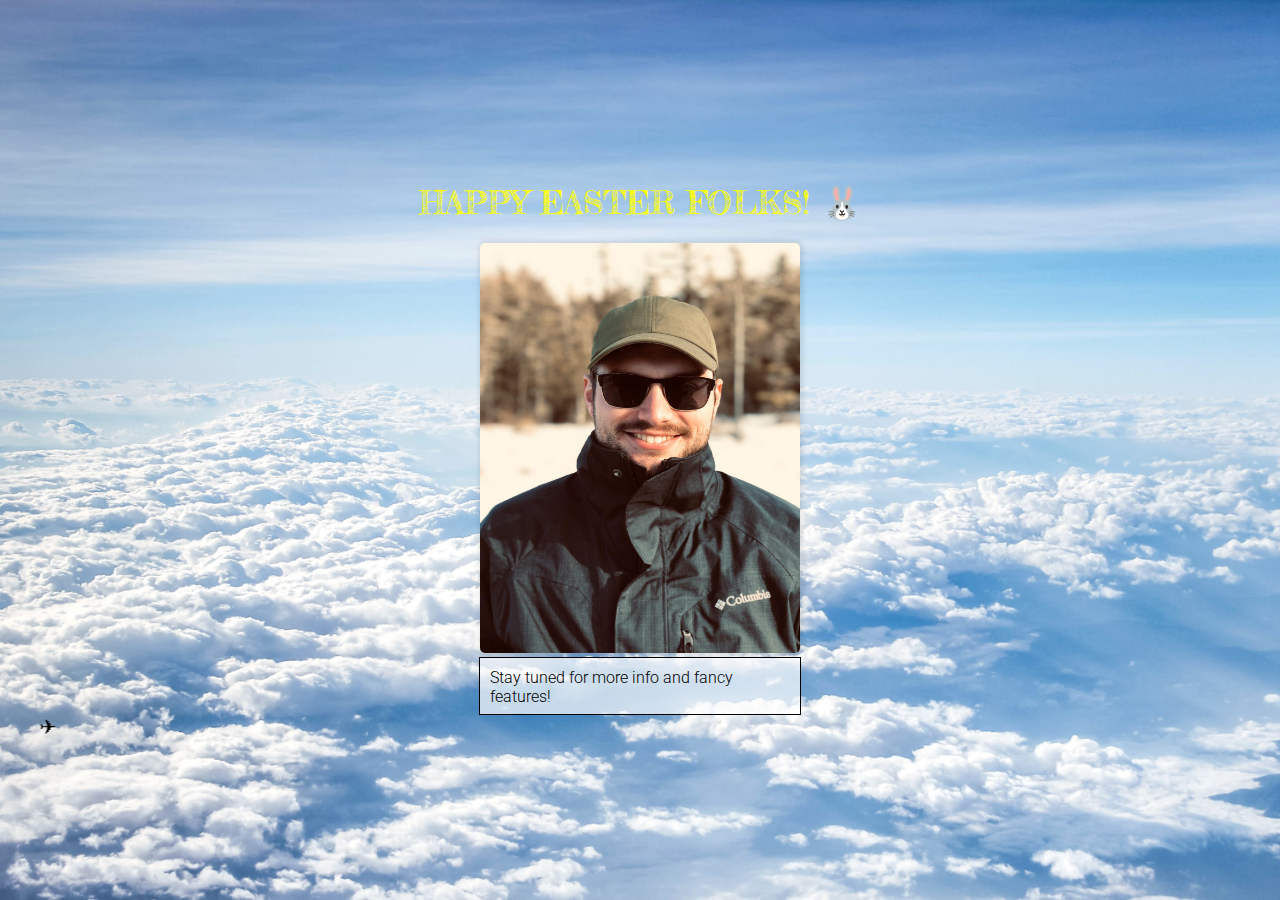
==== index.html @ f7fa5659 "Added favicon" ====
<!DOCTYPE html>
<!--[if lt IE 7]>      <html class="no-js lt-ie9 lt-ie8 lt-ie7"> <![endif]-->
<!--[if IE 7]>         <html class="no-js lt-ie9 lt-ie8"> <![endif]-->
<!--[if IE 8]>         <html class="no-js lt-ie9"> <![endif]-->
<!--[if gt IE 8]><!--> <html class="no-js"> <!--<![endif]-->
    <head>
        <meta charset="utf-8">
        <meta http-equiv="X-UA-Compatible" content="IE=edge">
        <title>Cameron Hartman</title>
        <meta name="description" content="">
        <meta name="viewport" content="width=device-width, initial-scale=1">
        <link rel="stylesheet" href="css/style.css">
        <link href="https://fonts.googleapis.com/css2?family=Fredericka+the+Great&family=Roboto:ital,wght@0,100;0,300;0,400;0,500;1,100;1,300;1,400&display=swap" rel="stylesheet">
        <link rel="shortcut icon" type="image/x-icon" href="favicon1.ico">
    </head>
    <body>
        <!--[if lt IE 7]>
            <p class="browsehappy">You are using an <strong>outdated</strong> browser. Please <a href="#">upgrade your browser</a> to improve your experience.</p>
        <![endif]-->
        <h1 class="header">Happy Easter Folks! &#128048; </h1>
        <div><img  class="profile-picture" src="img/mypicture.jpg" width="320" height="410" alt="My picture" /></div>
        <!-- <h2 style="color:indigo"> Stay tuned for more info and fancy features! </h2> -->
        <section>
            <div class="simple-ticker" id="js-ticker-roll">
                <ul>
                    <li>Stay tuned for more info and fancy features!</li>
                    <li>Current Time: <span id="clock"></span></li>
                    <li>Website by Cameron Hartman</li>
                    <li>Electrical engineer, Software developer, and previous Medic & RPN</li>
                </ul>
            </div>
        </section>
        <marquee direction="right" class="plane" scrollamount="15" scrolldelay="190" loop="infinite"> &#9992; </marquee>
        <script  src="https://cdnjs.cloudflare.com/ajax/libs/jquery/3.1.0/jquery.min.js" crossorigin="anonymous"></script>
        <script src="js/script.js" async defer></script>
    </body>
</html>
---- css/style.css ----
body {
    background-image: url("../img/cloud2.jpg");
    background-position: center; /* Center the image */
    background-repeat: no-repeat; /* Do not repeat the image */
    background-size: cover; /* Resize the background image to cover the entire container */
    width: 100vw;
    height: 100vh;
    padding: 0;
    margin: 0;
    display: flex;
    flex-direction: column;
    justify-content: center;
    align-items: center;
    font-family: 'Roboto', sans-serif;
    font-weight: 300;
}
.header {
    color: rgb(255,255,0);
}
h1 {
    font-weight: 300;
    font-family: 'Fredericka the Great', cursive;
    text-transform: uppercase;
}
h2 {
    font-weight: 300;
    text-transform: uppercase;
}
.profile-picture {
    border-radius: 5px;
    box-shadow: 1px 0px 5px 2px rgba(0, 0, 0, 0.1);
}
.plane {
    font-size: 20px;
}

.simple-ticker {
	position: relative;
    width: 300px;
    height: 35px;
    background: rgba(255,255,255,0.7);
	padding: 10px;
	border: 1px solid rgb(0, 0, 0);
	overflow: hidden;
}
ul {
    position: relative;
    width: 100%;
    margin: 0;
    padding: 0;
    list-style: none;
}
li {
    display: none;
    width: 100%;
    margin: 0;
    padding: 0;
}
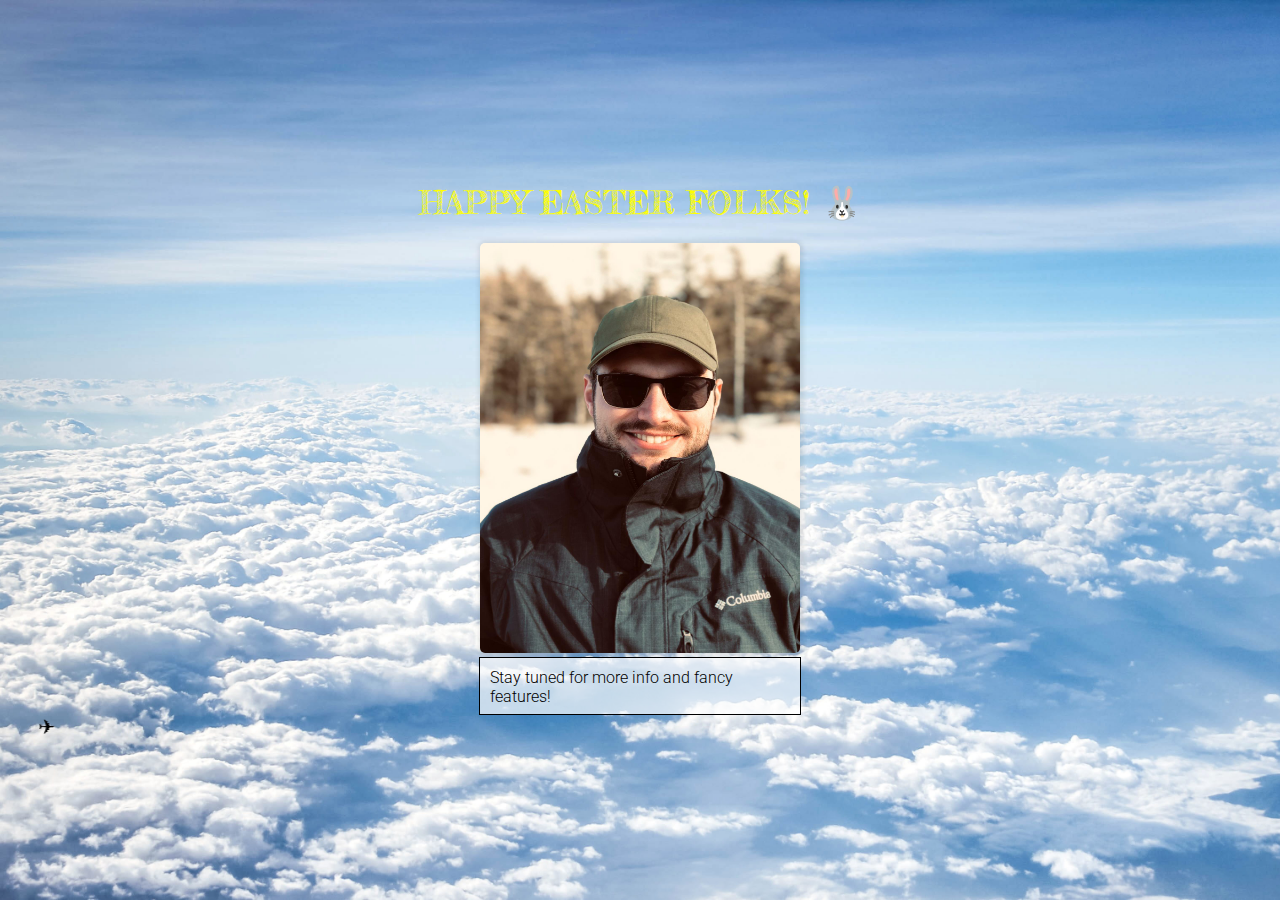
==== commit f0fb80db: "Tweak to current time in news ticker" ====
--- a/index.html
+++ b/index.html
@@ -26,7 +26,7 @@
                     <li>Stay tuned for more info and fancy features!</li>
                     <li>Current Time: <span id="clock"></span></li>
                     <li>Website by Cameron Hartman</li>
-                    <li>Electrical engineer, Software developer, and previous Medic & RPN</li>
+                    <li>Electrical Engineer, Software Developer, and previous Medic & RPN</li>
                 </ul>
             </div>
         </section>
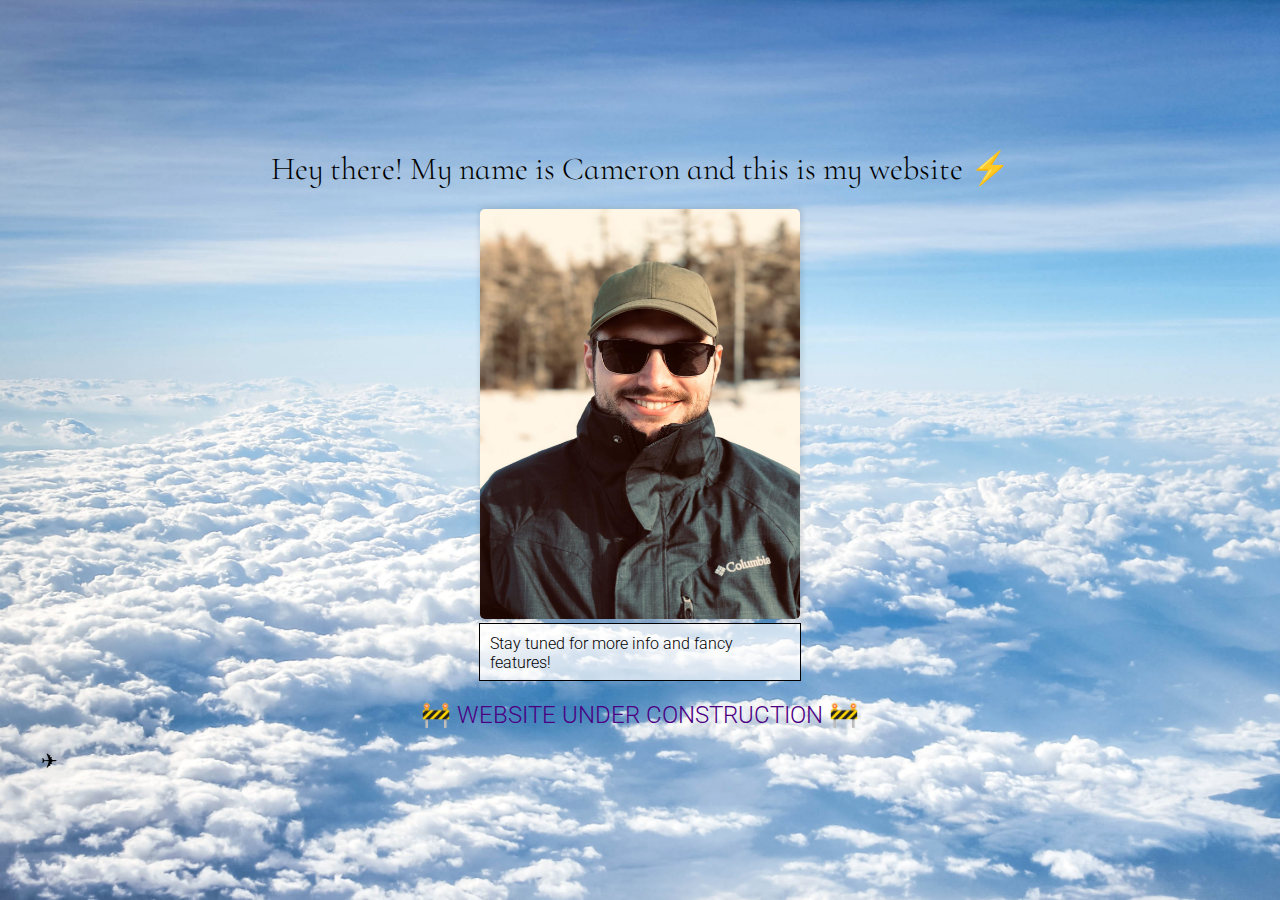
==== commit 3db09c8b: "Welcome header updated" ====
--- a/index.html
+++ b/index.html
@@ -10,16 +10,15 @@
         <meta name="description" content="">
         <meta name="viewport" content="width=device-width, initial-scale=1">
         <link rel="stylesheet" href="css/style.css">
-        <link href="https://fonts.googleapis.com/css2?family=Fredericka+the+Great&family=Roboto:ital,wght@0,100;0,300;0,400;0,500;1,100;1,300;1,400&display=swap" rel="stylesheet">
+        <link href="https://fonts.googleapis.com/css2?family=Cormorant+Infant:ital,wght@0,300;0,400;0,500;0,600;0,700;1,300;1,400;1,500;1,600;1,700&family=Fredericka+the+Great&family=Roboto:ital,wght@0,100;0,300;0,400;0,500;1,100;1,300;1,400&display=swap" rel="stylesheet">
         <link rel="shortcut icon" type="image/x-icon" href="favicon1.ico">
     </head>
     <body>
         <!--[if lt IE 7]>
             <p class="browsehappy">You are using an <strong>outdated</strong> browser. Please <a href="#">upgrade your browser</a> to improve your experience.</p>
         <![endif]-->
-        <h1 class="header">Happy Easter Folks! &#128048; </h1>
+        <h1 class="header">Hey there! My name is Cameron and this is my website &#9889; </h1>
         <div><img  class="profile-picture" src="img/mypicture.jpg" width="320" height="410" alt="My picture" /></div>
-        <!-- <h2 style="color:indigo"> Stay tuned for more info and fancy features! </h2> -->
         <section>
             <div class="simple-ticker" id="js-ticker-roll">
                 <ul>
@@ -30,6 +29,7 @@
                 </ul>
             </div>
         </section>
+        <h2 style="color:indigo"> &#128679; website under construction &#128679; </h2>
         <marquee direction="right" class="plane" scrollamount="15" scrolldelay="190" loop="infinite"> &#9992; </marquee>
         <script  src="https://cdnjs.cloudflare.com/ajax/libs/jquery/3.1.0/jquery.min.js" crossorigin="anonymous"></script>
         <script src="js/script.js" async defer></script>
--- a/css/style.css
+++ b/css/style.css
@@ -15,12 +15,13 @@
     font-weight: 300;
 }
 .header {
-    color: rgb(255,255,0);
+    color: rgb(0,0,0);
 }
 h1 {
     font-weight: 300;
-    font-family: 'Fredericka the Great', cursive;
-    text-transform: uppercase;
+    /* font-family: 'Fredericka the Great', cursive; */
+    font-family: 'Cormorant Infant', serif;
+    /* text-transform: uppercase; */
 }
 h2 {
     font-weight: 300;
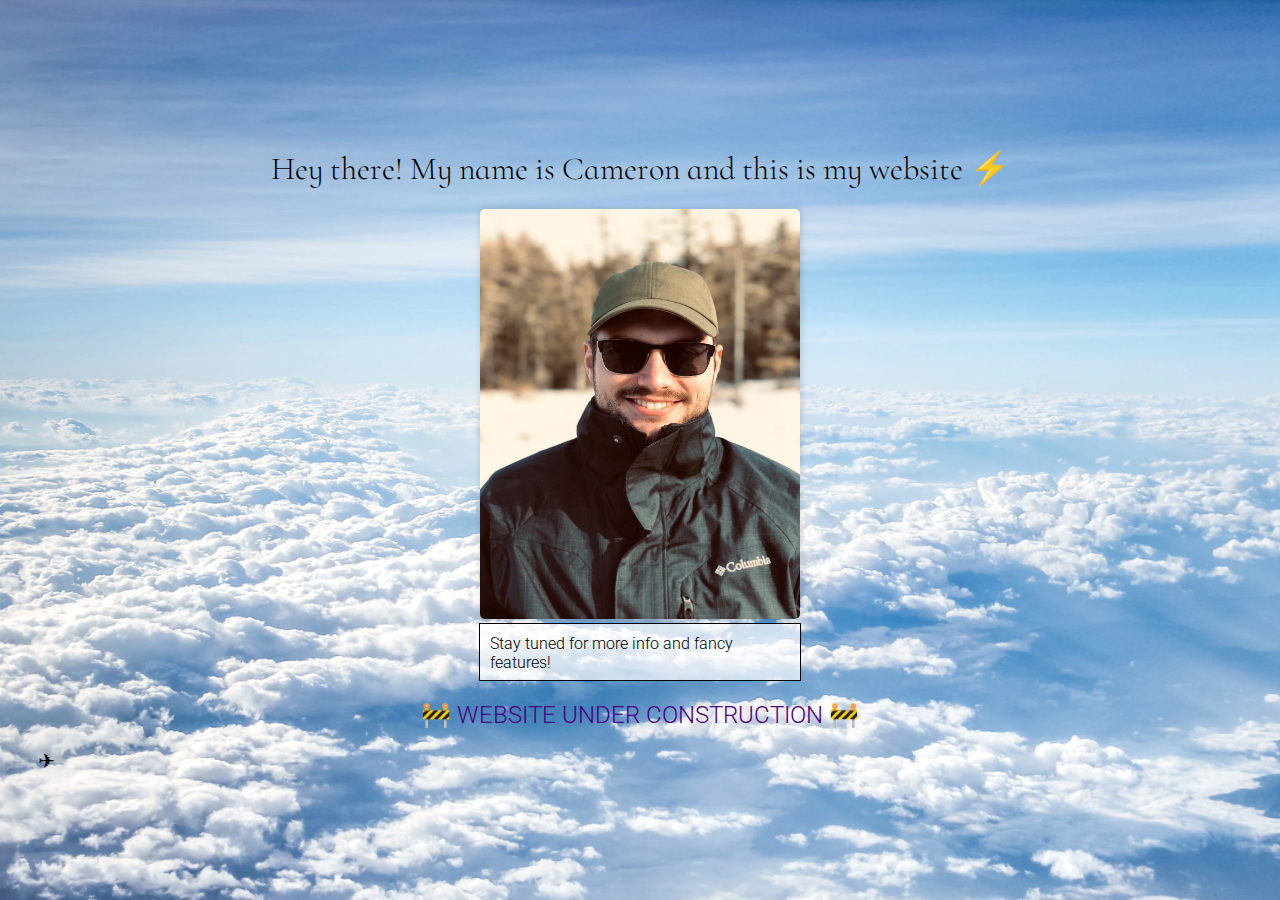
==== commit daea60d2: "Added Google Analytics to website" ====
--- a/index.html
+++ b/index.html
@@ -4,6 +4,15 @@
 <!--[if IE 8]>         <html class="no-js lt-ie9"> <![endif]-->
 <!--[if gt IE 8]><!--> <html class="no-js"> <!--<![endif]-->
     <head>
+        <!-- Global site tag (gtag.js) - Google Analytics -->
+        <script async src="https://www.googletagmanager.com/gtag/js?id=G-PL4HBWKXE8"></script>
+        <script>
+            window.dataLayer = window.dataLayer || [];
+            function gtag(){dataLayer.push(arguments);}
+            gtag('js', new Date());
+
+            gtag('config', 'G-PL4HBWKXE8');
+        </script>
         <meta charset="utf-8">
         <meta http-equiv="X-UA-Compatible" content="IE=edge">
         <title>Cameron Hartman</title>
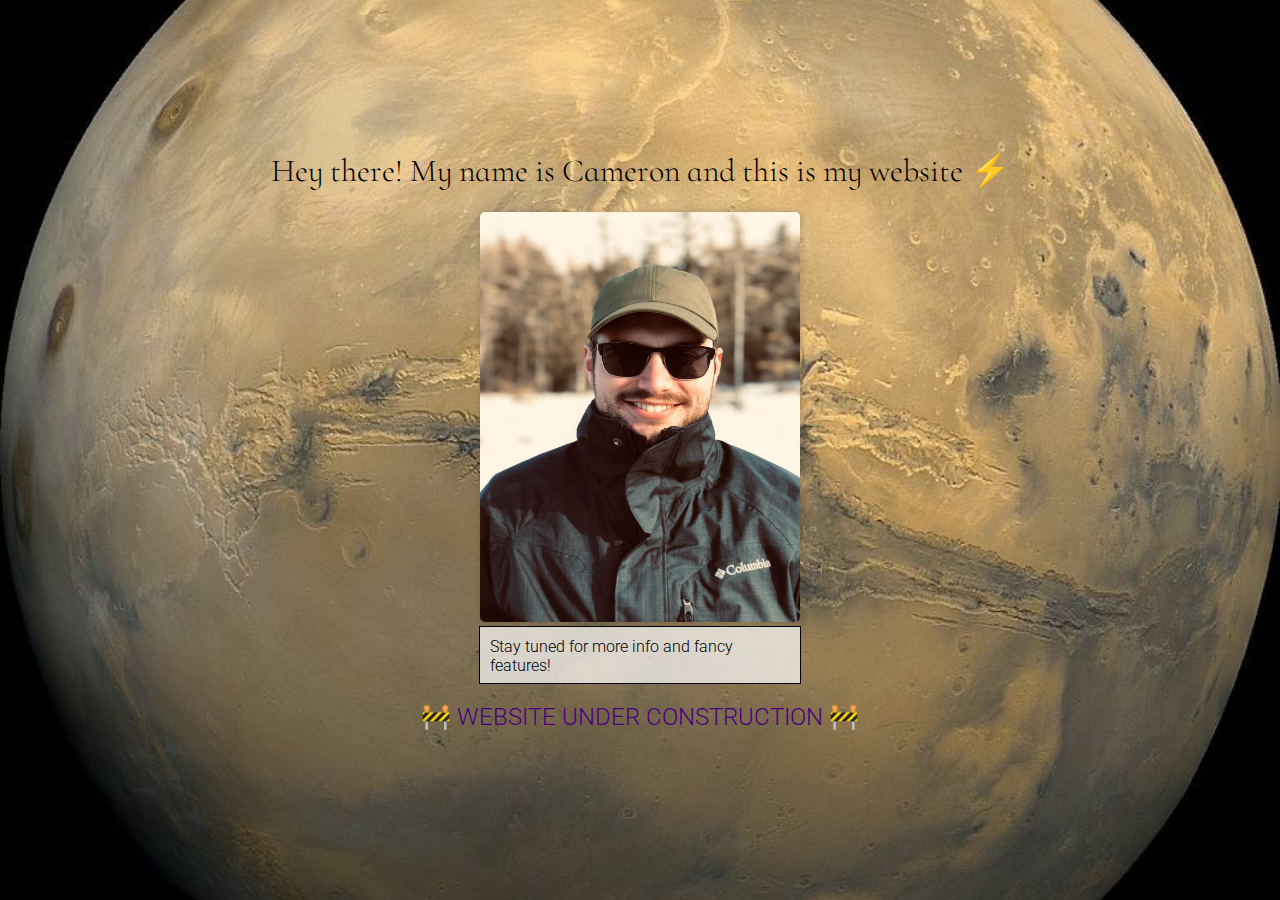
==== commit df5b1a98: "Quick change of background and Marque class" ====
--- a/index.html
+++ b/index.html
@@ -39,7 +39,7 @@
             </div>
         </section>
         <h2 style="color:indigo"> &#128679; website under construction &#128679; </h2>
-        <marquee direction="right" class="plane" scrollamount="15" scrolldelay="190" loop="infinite"> &#9992; </marquee>
+        <marquee direction="right" class="rocket" scrollamount="15" scrolldelay="190" loop="infinite"> &#9992; </marquee>
         <script  src="https://cdnjs.cloudflare.com/ajax/libs/jquery/3.1.0/jquery.min.js" crossorigin="anonymous"></script>
         <script src="js/script.js" async defer></script>
     </body>
--- a/css/style.css
+++ b/css/style.css
@@ -1,5 +1,5 @@
 body {
-    background-image: url("../img/cloud2.jpg");
+    background-image: url("../img/Mars_Valles_Marineris.jpeg.jpeg");
     background-position: center; /* Center the image */
     background-repeat: no-repeat; /* Do not repeat the image */
     background-size: cover; /* Resize the background image to cover the entire container */
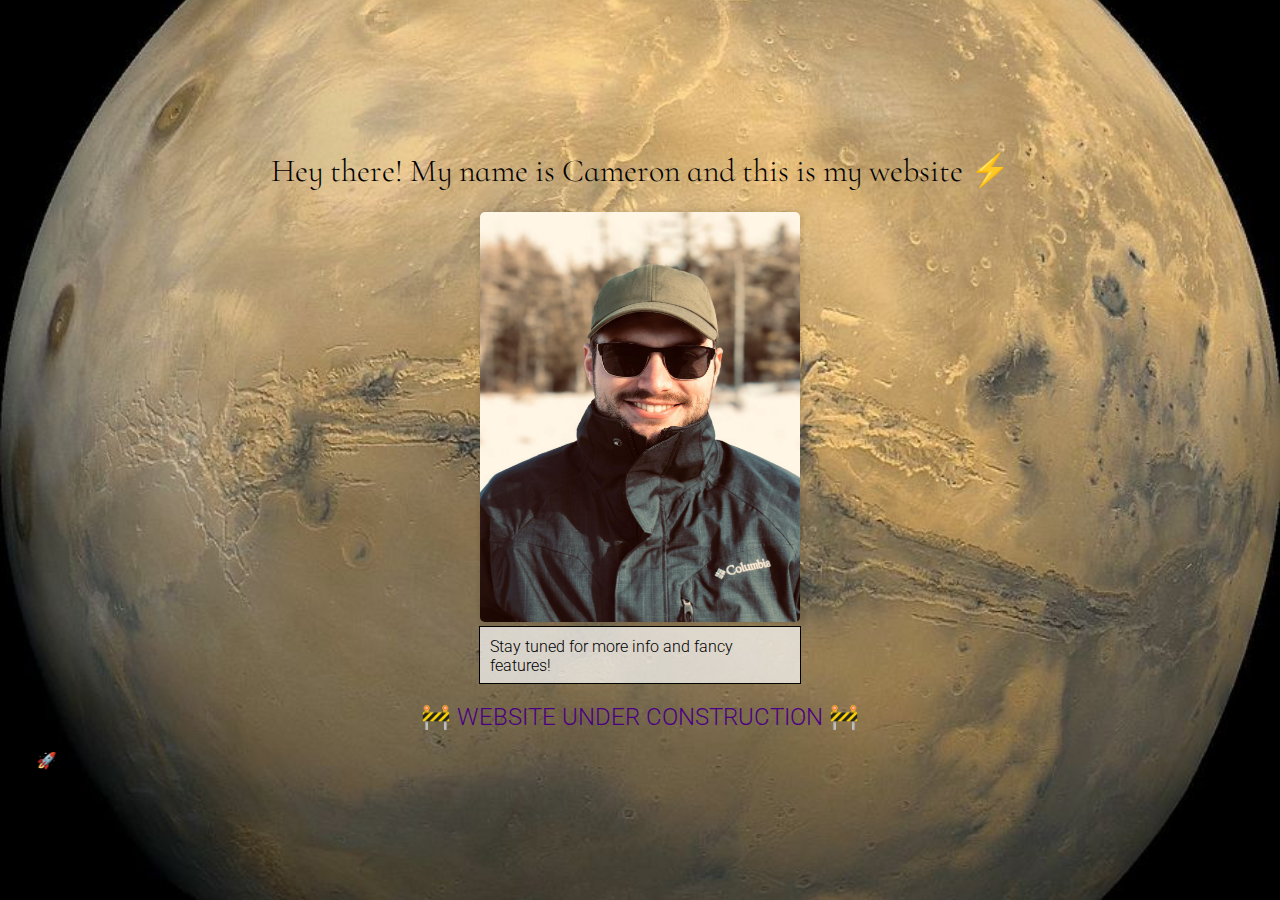
==== commit 44b43d73: "Updated Marquee" ====
--- a/index.html
+++ b/index.html
@@ -39,7 +39,7 @@
             </div>
         </section>
         <h2 style="color:indigo"> &#128679; website under construction &#128679; </h2>
-        <marquee direction="right" class="rocket" scrollamount="15" scrolldelay="190" loop="infinite"> &#9992; </marquee>
+        <marquee direction="right" class="rocket" scrollamount="15" scrolldelay="190" loop="infinite"> &#128640; </marquee>
         <script  src="https://cdnjs.cloudflare.com/ajax/libs/jquery/3.1.0/jquery.min.js" crossorigin="anonymous"></script>
         <script src="js/script.js" async defer></script>
     </body>
--- a/css/style.css
+++ b/css/style.css
@@ -1,5 +1,5 @@
 body {
-    background-image: url("../img/Mars_Valles_Marineris.jpeg.jpeg");
+    background-image: url("../img/Mars_Valles_Marineris.jpeg");
     background-position: center; /* Center the image */
     background-repeat: no-repeat; /* Do not repeat the image */
     background-size: cover; /* Resize the background image to cover the entire container */
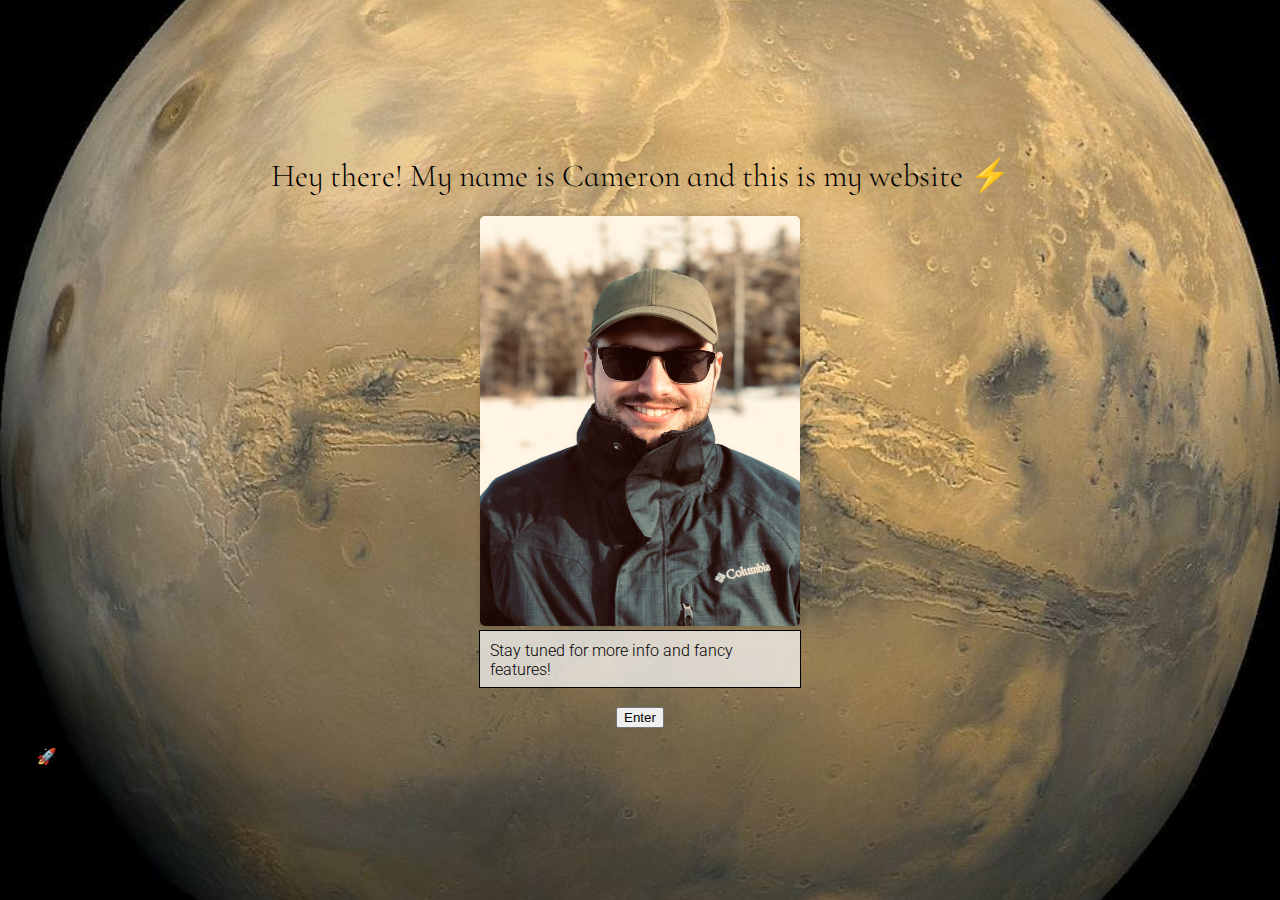
==== commit b1c55ba4: "Added resume webpage and styles" ====
--- a/index.html
+++ b/index.html
@@ -34,11 +34,11 @@
                     <li>Stay tuned for more info and fancy features!</li>
                     <li>Current Time: <span id="clock"></span></li>
                     <li>Website by Cameron Hartman</li>
-                    <li>Electrical Engineer, Software Developer, and previous Medic & RPN</li>
+                    <li>Electrical Engineer, Software Developer, and previous Medic & Nurse</li>
                 </ul>
             </div>
-        </section>
-        <h2 style="color:indigo"> &#128679; website under construction &#128679; </h2>
+        </section><br>
+        <button type="button" onclick="window.location.href='resume.html';"> Enter </button><br>
         <marquee direction="right" class="rocket" scrollamount="15" scrolldelay="190" loop="infinite"> &#128640; </marquee>
         <script  src="https://cdnjs.cloudflare.com/ajax/libs/jquery/3.1.0/jquery.min.js" crossorigin="anonymous"></script>
         <script src="js/script.js" async defer></script>
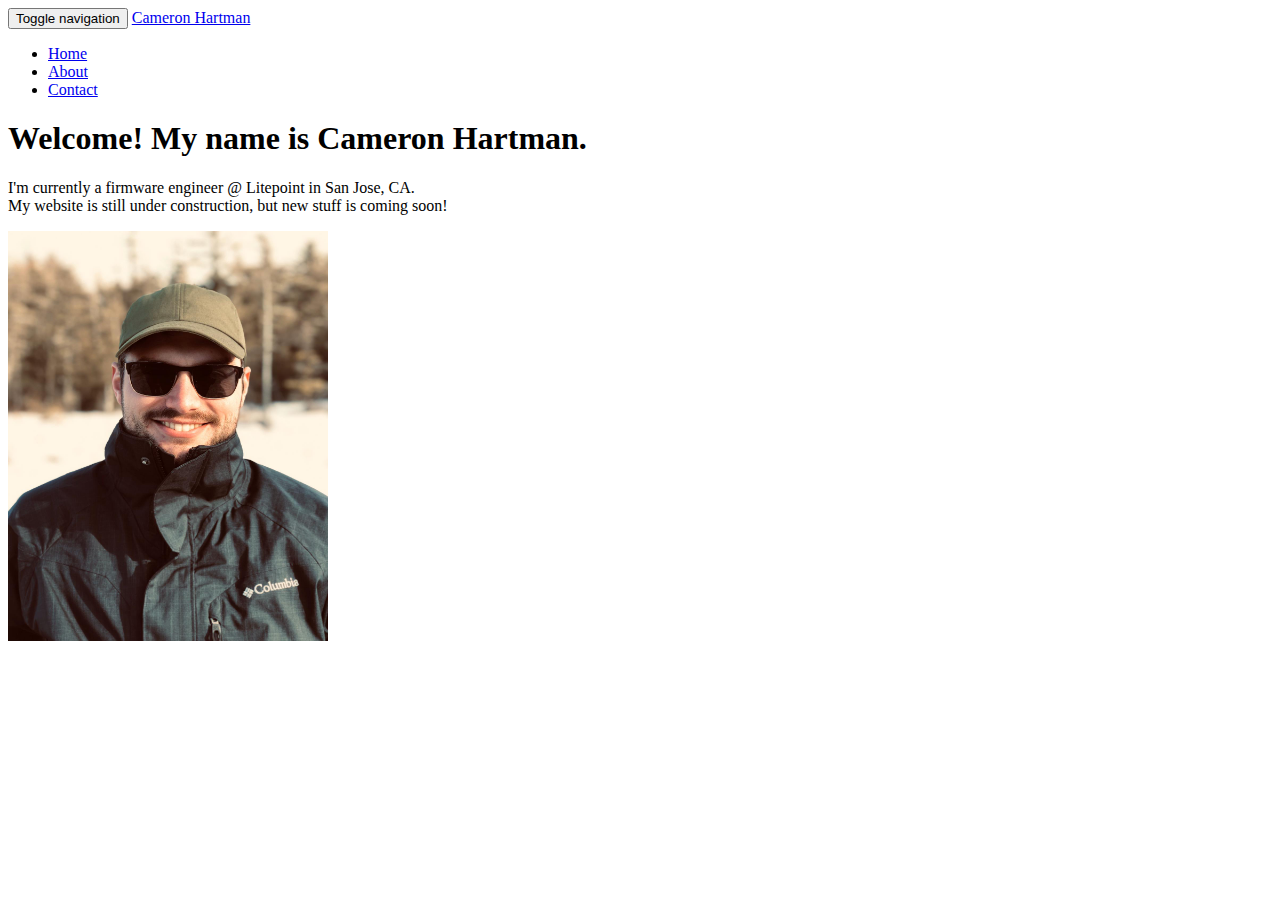
==== commit e5c192d0: "Added contact and index. Changed to bootstrap" ====
--- a/index.html
+++ b/index.html
@@ -1,8 +1,5 @@
 <!DOCTYPE html>
-<!--[if lt IE 7]>      <html class="no-js lt-ie9 lt-ie8 lt-ie7"> <![endif]-->
-<!--[if IE 7]>         <html class="no-js lt-ie9 lt-ie8"> <![endif]-->
-<!--[if IE 8]>         <html class="no-js lt-ie9"> <![endif]-->
-<!--[if gt IE 8]><!--> <html class="no-js"> <!--<![endif]-->
+<html lang="en">
     <head>
         <!-- Global site tag (gtag.js) - Google Analytics -->
         <script async src="https://www.googletagmanager.com/gtag/js?id=G-PL4HBWKXE8"></script>
@@ -15,32 +12,61 @@
         </script>
         <meta charset="utf-8">
         <meta http-equiv="X-UA-Compatible" content="IE=edge">
+        <meta name="viewport" content="width=device-width, initial-scale=1">
+
         <title>Cameron Hartman</title>
+
         <meta name="description" content="">
-        <meta name="viewport" content="width=device-width, initial-scale=1">
-        <link rel="stylesheet" href="css/style.css">
+        <!-- Bootstrap core CSS -->
+        <link href="../portfolio/css/bootstrap.min.css" rel="stylesheet">
+        
+        <!-- Custom styles for this template -->
+        <link href="../portfolio/css/starter-template.css" rel="stylesheet">
+        
         <link href="https://fonts.googleapis.com/css2?family=Cormorant+Infant:ital,wght@0,300;0,400;0,500;0,600;0,700;1,300;1,400;1,500;1,600;1,700&family=Fredericka+the+Great&family=Roboto:ital,wght@0,100;0,300;0,400;0,500;1,100;1,300;1,400&display=swap" rel="stylesheet">
+        <link rel="canonical" href="https://getbootstrap.com/docs/3.3/examples/starter-template/">
         <link rel="shortcut icon" type="image/x-icon" href="favicon1.ico">
-    </head>
-    <body>
-        <!--[if lt IE 7]>
-            <p class="browsehappy">You are using an <strong>outdated</strong> browser. Please <a href="#">upgrade your browser</a> to improve your experience.</p>
-        <![endif]-->
-        <h1 class="header">Hey there! My name is Cameron and this is my website &#9889; </h1>
-        <div><img  class="profile-picture" src="img/mypicture.jpg" width="320" height="410" alt="My picture" /></div>
-        <section>
-            <div class="simple-ticker" id="js-ticker-roll">
-                <ul>
-                    <li>Stay tuned for more info and fancy features!</li>
-                    <li>Current Time: <span id="clock"></span></li>
-                    <li>Website by Cameron Hartman</li>
-                    <li>Electrical Engineer, Software Developer, and previous Medic & Nurse</li>
-                </ul>
-            </div>
-        </section><br>
-        <button type="button" onclick="window.location.href='resume.html';"> Enter </button><br>
-        <marquee direction="right" class="rocket" scrollamount="15" scrolldelay="190" loop="infinite"> &#128640; </marquee>
-        <script  src="https://cdnjs.cloudflare.com/ajax/libs/jquery/3.1.0/jquery.min.js" crossorigin="anonymous"></script>
-        <script src="js/script.js" async defer></script>
-    </body>
+      </head>
+<body>
+
+    <nav class="navbar navbar-inverse navbar-fixed-top">
+        <div class="container">
+          <div class="navbar-header">
+            <button type="button" class="navbar-toggle collapsed" data-toggle="collapse" data-target="#navbar" aria-expanded="false" aria-controls="navbar">
+              <span class="sr-only">Toggle navigation</span>
+              <span class="icon-bar"></span>
+              <span class="icon-bar"></span>
+              <span class="icon-bar"></span>
+            </button>
+            <a class="navbar-brand" href="https://www.linkedin.com/in/cameronhartman/">Cameron Hartman</a>
+          </div>
+          <div id="navbar" class="collapse navbar-collapse">
+            <ul class="nav navbar-nav">
+              <li class="active"><a href="#">Home</a></li>
+              <!-- <li><a onclick="window.location.href='resume.html';">About</a></li> -->
+              <li><a href="#about">About</a></li>
+              <!-- <li><a onclick="window.location.href='contact.html';">Contact</a></li> -->
+              <li><a href="#contact">Contact</a></li>
+            </ul>
+          </div><!--/.nav-collapse -->
+        </div>
+    </nav>
+  
+    <div class="container">
+
+      <div class="para">
+          <h1>Welcome! My name is Cameron Hartman.</h1>
+          <p class="lead">I'm currently a firmware engineer @ Litepoint in San Jose, CA.<br> My website is still under construction, but new stuff is coming soon!</p>
+      </div>
+      
+    </div><!-- /.container -->
+    
+    <div><img  class="profile-picture" src="img/mypicture.jpg" width="320" height="410" alt="My picture" /></div>
+
+    <!-- Bootstrap core JavaScript ================================================== -->
+    <!-- Placed at the end of the document so the pages load faster -->
+    <script  src="https://cdnjs.cloudflare.com/ajax/libs/jquery/3.1.0/jquery.min.js" crossorigin="anonymous"></script>
+    <script src="js/script.js" async defer></script>
+    <script src="../portfolio/js/bootstrap.min.js"></script>
+</body>
 </html>